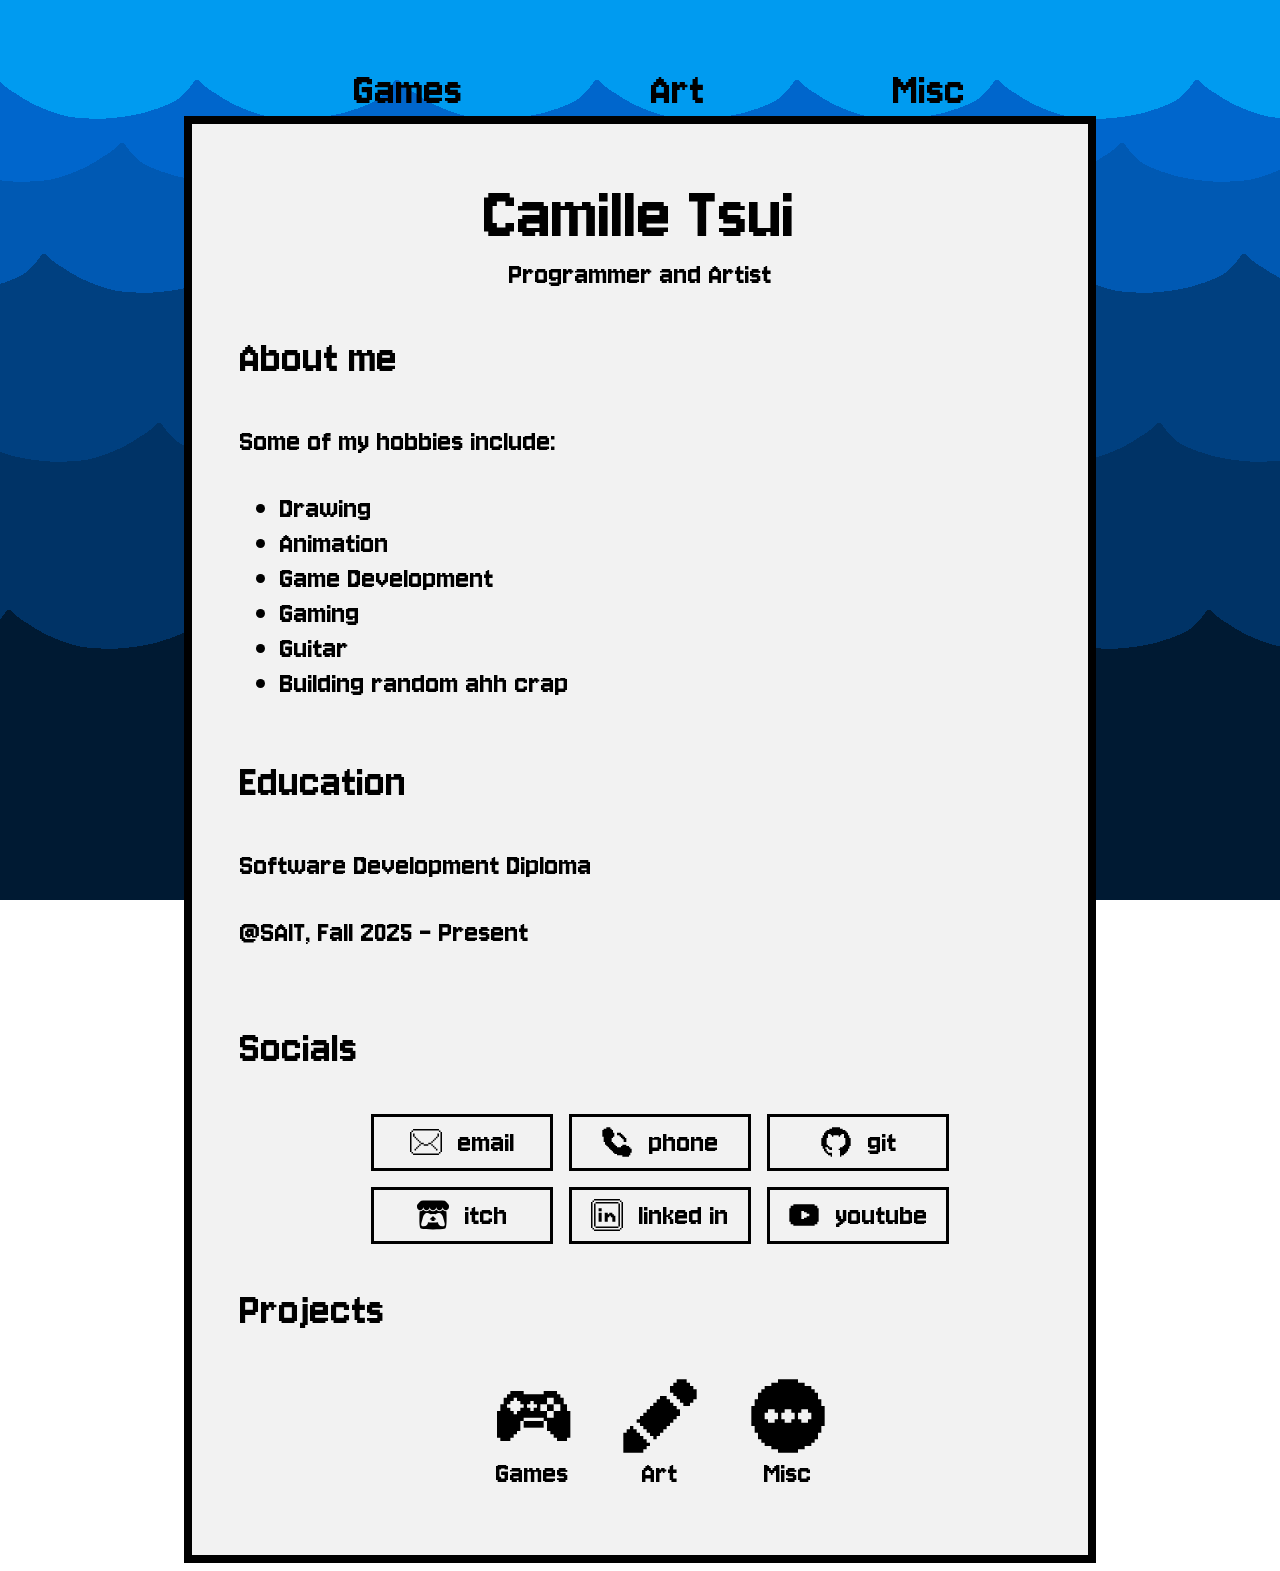
==== pages/index.html @ 88005c5d "create temporary pages" ====
<!DOCTYPE html>
<html lang="en">
<head>
    <meta charset="UTF-8">
    <meta name="viewport" content="width=device-width, initial-scale=1.0">
    <title>Camille Tsui Home</title>
    <link rel="stylesheet" href="../styles/styles.css">
    <script src="../scripts/scripts.js" defer></script>

    <link rel="preconnect" href="https://fonts.googleapis.com">
    <link rel="preconnect" href="https://fonts.gstatic.com" crossorigin>
    <link href="https://fonts.googleapis.com/css2?family=Jersey+10&family=Pixelify+Sans:wght@400..700&display=swap" rel="stylesheet">
</head>
<body>
    <header>
        <nav>
            <!--Logo, navbar-->
            <ul>
                <li id="games-button">Games</li>
                <li id="art-button">Art</li>
                <li id="misc-button">Misc</li>
            </ul>
        </nav>
    </header>
    <main>
        <h1>Camille Tsui</h1>
        <p id="job-title">Programmer and Artist</p> <!--description of self-->

        <section class="about-me">
            <h2>About me</h2>
            <p><!--Combining creativity with technology is what I'm about. <br> -->
                Some of my hobbies include:
            </p>
            <ul>
                <li>Drawing</li>
                <li>Animation</li>
                <li>Game Development</li>
                <li>Gaming</li>
                <li>Guitar</li>
                <li>Building random ahh crap</li>
            </ul>
        </section>

        <section>
            <h2>Education</h2>
            <h3>Software Development Diploma</h3>
            <p>@SAIT, Fall 2025 - Present</p>
        </section>

        <section class="socials">
            <h2>Socials</h2>
            <ul>
                <li id="email">
                    <svg xmlns="http://www.w3.org/2000/svg" width="32" height="32" viewBox="0 0 32 32"><path fill="currentColor" d="M30.47 6.1H32v19.8h-1.53Zm-1.52 19.8h1.52v1.53h-1.52Zm0-21.33h1.52V6.1h-1.52Zm-1.52 3.05h1.52v3.05h-1.52ZM3.05 27.43h25.9v1.52H3.05Zm22.85-4.57h1.53v1.52H25.9Zm0-12.19h1.53v1.52H25.9Zm-1.52 10.66h1.52v1.53h-1.52Zm0-9.14h1.52v1.52h-1.52Zm-1.53 7.62h1.53v1.52h-1.53Zm0-6.1h1.53v1.53h-1.53Zm-1.52 4.58h1.52v1.52h-1.52Zm0-3.05h1.52v1.52h-1.52Zm-3.05 1.52h3.05v1.53h-3.05Zm-4.57 1.53h4.57v1.52h-4.57Zm-3.05-1.53h3.05v1.53h-3.05Zm-1.52 1.53h1.52v1.52H9.14Zm0-3.05h1.52v1.52H9.14Zm-1.52 4.57h1.52v1.52H7.62Zm0-6.1h1.52v1.53H7.62Zm-1.53 7.62h1.53v1.53H6.09Zm0-9.14h1.53v1.52H6.09ZM4.57 22.86h1.52v1.52H4.57Zm0-12.19h1.52v1.52H4.57ZM3.05 3.05h25.9v1.52H3.05Zm0 4.57h1.52v3.05H3.05ZM1.52 25.9h1.53v1.53H1.52Zm0-21.33h1.53V6.1H1.52ZM0 6.1h1.52v19.8H0Z"/></svg>
                    email
                </li>
                <li id="phone">
                    <svg xmlns="http://www.w3.org/2000/svg"  viewBox="0 0 24 24"><path fill="currentColor" d="M12 7V5h3v1h1v1h1v1h1v1h1v3h-2v-2h-1V9h-1V8h-1V7z"/><path fill="currentColor" d="M23 17v3h-1v2h-1v1h-5v-1h-4v-1h-2v-1H9v-1H8v-1H7v-1H6v-1H5v-1H4v-1H3v-2H2V8H1V3h1V2h2V1h3v1h1v1h1v2h1v3H9v1H8v3h1v1h1v1h1v1h1v1h3v-1h1v-1h3v1h2v1h1v1z"/></svg>
                    phone
                </li>
                <li id="github">
                    <svg xmlns="http://www.w3.org/2000/svg"  viewBox="0 0 24 24"><path fill="currentColor" d="M23 [base64]"/></svg>
                    <!-- <svg xmlns="http://www.w3.org/2000/svg" width="24" height="24" viewBox="0 0 24 24"><path fill="currentColor" d="M12 .297c-6.63 0-12 5.373-12 12c0 5.303 3.438 9.8 8.205 11.385c.6.113.82-.258.82-.577c0-.285-.01-1.04-.015-2.04c-3.338.724-4.042-1.61-4.042-1.61C4.422 18.07 3.633 17.7 3.633 17.7c-1.087-.744.084-.729.084-.729c1.205.084 1.838 1.236 1.838 1.236c1.07 1.835 2.809 1.305 3.495.998c.108-.776.417-1.305.76-1.605c-2.665-.3-5.466-1.332-5.466-5.93c0-1.31.465-2.38 1.235-3.22c-.135-.303-.54-1.523.105-3.176c0 0 1.005-.322 3.3 1.23c.96-.267 1.98-.399 3-.405c1.02.006 2.04.138 3 .405c2.28-1.552 3.285-1.23 3.285-1.23c.645 1.653.24 2.873.12 3.176c.765.84 1.23 1.91 1.23 3.22c0 4.61-2.805 5.625-5.475 5.92c.42.36.81 1.096.81 2.22c0 1.606-.015 2.896-.015 3.286c0 .315.21.69.825.57C20.565 22.092 24 17.592 24 12.297c0-6.627-5.373-12-12-12"/></svg> -->
                    git
                </li>
                <li id="itch.io">
                    <svg xmlns="http://www.w3.org/2000/svg"  viewBox="0 0 24 24"><path fill="currentColor" d="M3.13 1.338C2.08 1.96.02 4.328 0 4.95v1.03c0 1.303 1.22 2.45 2.325 2.45c1.33 0 2.436-1.102 2.436-2.41c0 1.308 1.07 2.41 2.4 2.41c1.328 0 2.362-1.102 2.362-2.41c0 1.308 1.137 2.41 2.466 2.41h.024c1.33 0 2.466-1.102 2.466-2.41c0 1.308 1.034 2.41 2.363 2.41c1.33 0 2.4-1.102 2.4-2.41c0 1.308 1.106 2.41 2.435 2.41C22.78 8.43 24 7.282 24 5.98V4.95c-.02-.62-2.082-2.99-3.13-3.612c-3.253-.114-5.508-.134-8.87-.133c-3.362 0-7.945.053-8.87.133m6.376 6.477a2.7 2.7 0 0 1-.468.602c-.5.49-1.19.795-1.947.795a2.8 2.8 0 0 1-1.95-.795a2.6 2.6 0 0 1-.446-.59a2.8 2.8 0 0 1-.486.59a2.8 2.8 0 0 1-1.95.795a.8.8 0 0 1-.264-.052a40 40 0 0 0-.168 2.95v.005l-.006 1.167c.02 2.334-.23 7.564 1.03 8.85c1.952.454 5.545.662 9.15.663c3.605 0 7.198-.21 9.15-.664c1.26-1.284 1.01-6.514 1.03-8.848l-.006-1.167v-.004a40 40 0 0 0-.168-2.95a.9.9 0 0 1-.263.052a2.8 2.8 0 0 1-1.95-.795a2.7 2.7 0 0 1-.486-.59c-.127.22-.265.412-.447.59a2.8 2.8 0 0 1-1.95.794c-.76 0-1.446-.303-1.948-.793a2.7 2.7 0 0 1-.468-.602a2.7 2.7 0 0 1-.463.602a2.8 2.8 0 0 1-1.95.794h-.16a2.8 2.8 0 0 1-1.95-.793a2.7 2.7 0 0 1-.464-.602zm-2.004 2.59v.002c.795.002 1.5 0 2.373.953A20 20 0 0 1 12 11.253c.72 0 1.438.035 2.125.107c.873-.953 1.578-.95 2.372-.953c.376 0 1.876 0 2.92 2.934l1.123 4.028c.832 2.995-.266 3.068-1.636 3.07c-2.03-.075-3.156-1.55-3.156-3.025c-1.124.184-2.436.276-3.748.277c-1.312 0-2.624-.093-3.748-.277c0 1.475-1.125 2.95-3.156 3.026c-1.37-.004-2.468-.077-1.636-3.072l1.122-4.027c1.045-2.934 2.545-2.934 2.92-2.934zM12 12.714c-.002.002-2.14 1.964-2.523 2.662l1.4-.056v1.22c0 .056.56.033 1.123.007c.562.026 1.124.05 1.124-.008v-1.22l1.4.055C14.138 14.677 12 12.713 12 12.713z"/></svg>
                    itch
                </li>
                <li id="linked-in">
                    <svg xmlns="http://www.w3.org/2000/svg" viewBox="0 0 32 32"><path fill="currentColor" d="M30.47 3.05H32v25.9h-1.53Zm-1.52 25.9h1.52v1.53h-1.52Zm0-27.43h1.52v1.53h-1.52Zm-1.53 3.05h1.53v22.86h-1.53ZM3.04 30.48h25.91V32H3.04Zm1.53-3.05h22.85v1.52H4.57Zm18.28-12.19h-1.52v-1.53h-3.05v1.53h-1.52v-1.53h-3.05v9.15h3.05v-4.57h1.52v-1.53h1.53v1.53h1.52v4.57h3.05v-6.1h-1.53zM7.61 13.71h3.05v9.15H7.61Zm0-4.57h3.05v3.05H7.61ZM4.57 3.05h22.85v1.52H4.57ZM3.04 0h25.91v1.52H3.04Zm0 4.57h1.53v22.86H3.04ZM1.52 28.95h1.52v1.53H1.52Zm0-27.43h1.52v1.53H1.52ZM0 3.05h1.52v25.9H0Z"/></svg>
                    linked in
                </li>
                <li id="youtube">
                    <svg xmlns="http://www.w3.org/2000/svg"  viewBox="0 0 24 24"><path fill="currentColor" d="M22 7V5h-2V4H4v1H2v2H1v10h1v2h2v1h16v-1h2v-2h1V7zm-10 8h-2V9h2v1h2v1h2v2h-2v1h-2z"/></svg>
                   <!-- <svg xmlns="http://www.w3.org/2000/svg" width="24" height="24" viewBox="0 0 24 24"><path fill="currentColor" d="M23.498 6.186a3.02 3.02 0 0 0-2.122-2.136C19.505 3.545 12 3.545 12 3.545s-7.505 0-9.377.505A3.02 3.02 0 0 0 .502 6.186C0 8.07 0 12 0 12s0 3.93.502 5.814a3.02 3.02 0 0 0 2.122 2.136c1.871.505 9.376.505 9.376.505s7.505 0 9.377-.505a3.02 3.02 0 0 0 2.122-2.136C24 15.93 24 12 24 12s0-3.93-.502-5.814M9.545 15.568V8.432L15.818 12z"/></svg> -->
                    youtube
                </li>
            </ul>
        </section>

        <section class="projects">
            <h2>Projects</h2>
            <!--Add project cards-->
            <ul>
                <li id="games-button">
                    <svg xmlns="http://www.w3.org/2000/svg"  viewBox="0 0 24 24"><path fill="currentColor" d="M15.503 13.502H9.502v2h6.001z"/><path fill="currentColor" d="M22.505 10.501v-2h-1v-2h-1v-1h-1V4.5h-4.002v1H9.502v-1H5.5v1h-1v1h-1v2h-1v2.001h-1v8.002h1v1h3v-1h1.001v-1h1v-1h1v-3.001h1v-1h6.002v1h1v3h1v1.001h1v1h1.001v1h3v-1h1.001v-8.002zm-17.004-2v-1h1v-1h1v1h1v1h1v1h-1v1h-1v1h-1v-1h-1v-1h-1v-1zm8.002 1h-1v1h-1v-1h-1.001v-1h1v-1h1v1h1zm7.001 1h-2v2h-2v-2h-2.001v-2h2v-2h2v2h2.001z"/><path fill="currentColor" d="M18.504 8.501h-2v2h2z"/></svg>
                    Games
                </li>
                <li id="art-button">
                    <svg xmlns="http://www.w3.org/2000/svg" viewBox="0 0 24 24"><path fill="currentColor" d="M8 [base64]"/></svg>
                    Art
                </li>
                <li id="misc-button">
                    <svg xmlns="http://www.w3.org/2000/svg"  viewBox="0 0 24 24"><path fill="currentColor" d="M22 9V7h-1V5h-1V4h-1V3h-2V2h-2V1H9v1H7v1H5v1H4v1H3v2H2v2H1v6h1v2h1v2h1v1h1v1h2v1h2v1h6v-1h2v-1h2v-1h1v-1h1v-2h1v-2h1V9zm-9 1v1h1v2h-1v1h-2v-1h-1v-2h1v-1zm-8 1h1v-1h2v1h1v2H8v1H6v-1H5zm14 2h-1v1h-2v-1h-1v-2h1v-1h2v1h1z"/></svg>
                    Misc
                </li>
            </ul>
        </section>
    </main>
</body>
</html>
---- styles/styles.css ----
:root {
    --max-content-width: 800px;
    --background-colour:#f2f2f2;
    --button-colour: rgb(231, 106, 3);
}

main {
    display: flex;
    flex-direction: column;
    margin-inline: auto;
    max-width: var(--max-content-width);
    padding: 3rem;

    border:0.5rem, solid, black;
    background-color: var(--background-colour);
}

body {
    /*background*/
    background-image: url("../images/water-bg.png");
    background-attachment: fixed;
}

/* fonts - fix later*/
h1, h2, h3, p, li {
    font-family: "Jersey 10", sans-serif;
    font-weight: 400;
    font-style: normal;
}

h1 {
    font-size: 5rem;
    margin: auto;
}

h2 {
    font-size: 3rem;
}

p, li, h3{
    font-size: 2rem;
}

/*nav- bar*/
header ul {
    display: flex;
    flex-direction: row;
    justify-content:space-around;
    max-width: var(--max-content-width);
    margin: auto;
    margin-top: 4rem;
}
header li {
    font-size: 3rem;
    list-style: none;
}

header li:hover {
    -webkit-text-stroke: 1px white;
    transform: scale(1.2);
    cursor:pointer;
}
/*
p, li {
    font-family: "Pixelify Sans", sans-serif;
    font-optical-sizing: auto;

}
    */

/*Main page stuff*/

#job-title {
    margin: auto;
}

/* socials stuff */
.socials li {
    min-width: 10rem;
    border:solid;
    display: flex;
    justify-content: center;
    align-items: center;
    gap: 1rem;
    padding: 0.5rem;
}

.socials svg {
    height:2rem;
}

.socials ul{
    display: flex;
    flex-wrap: wrap;
    justify-content: center;
    margin: auto;
    gap:1rem;
    max-width: 600px;
}

.socials li:hover {
    background-color: white;
    cursor:pointer;
    transform: scale(1.1);
    color: var(--button-colour);
}

/* projects */

.projects li {
    display: flex;
    flex-direction: column;
    align-items: center;
}

.projects svg {
    height: 5rem;
}
.projects ul {
    display: flex;
    flex-wrap: wrap;
    gap: 3rem;
    justify-content: center;
}

.projects li:hover {
    transform: scale(1.1);
    cursor:pointer;
    color: var(--button-colour);
    text-decoration: underline;
}
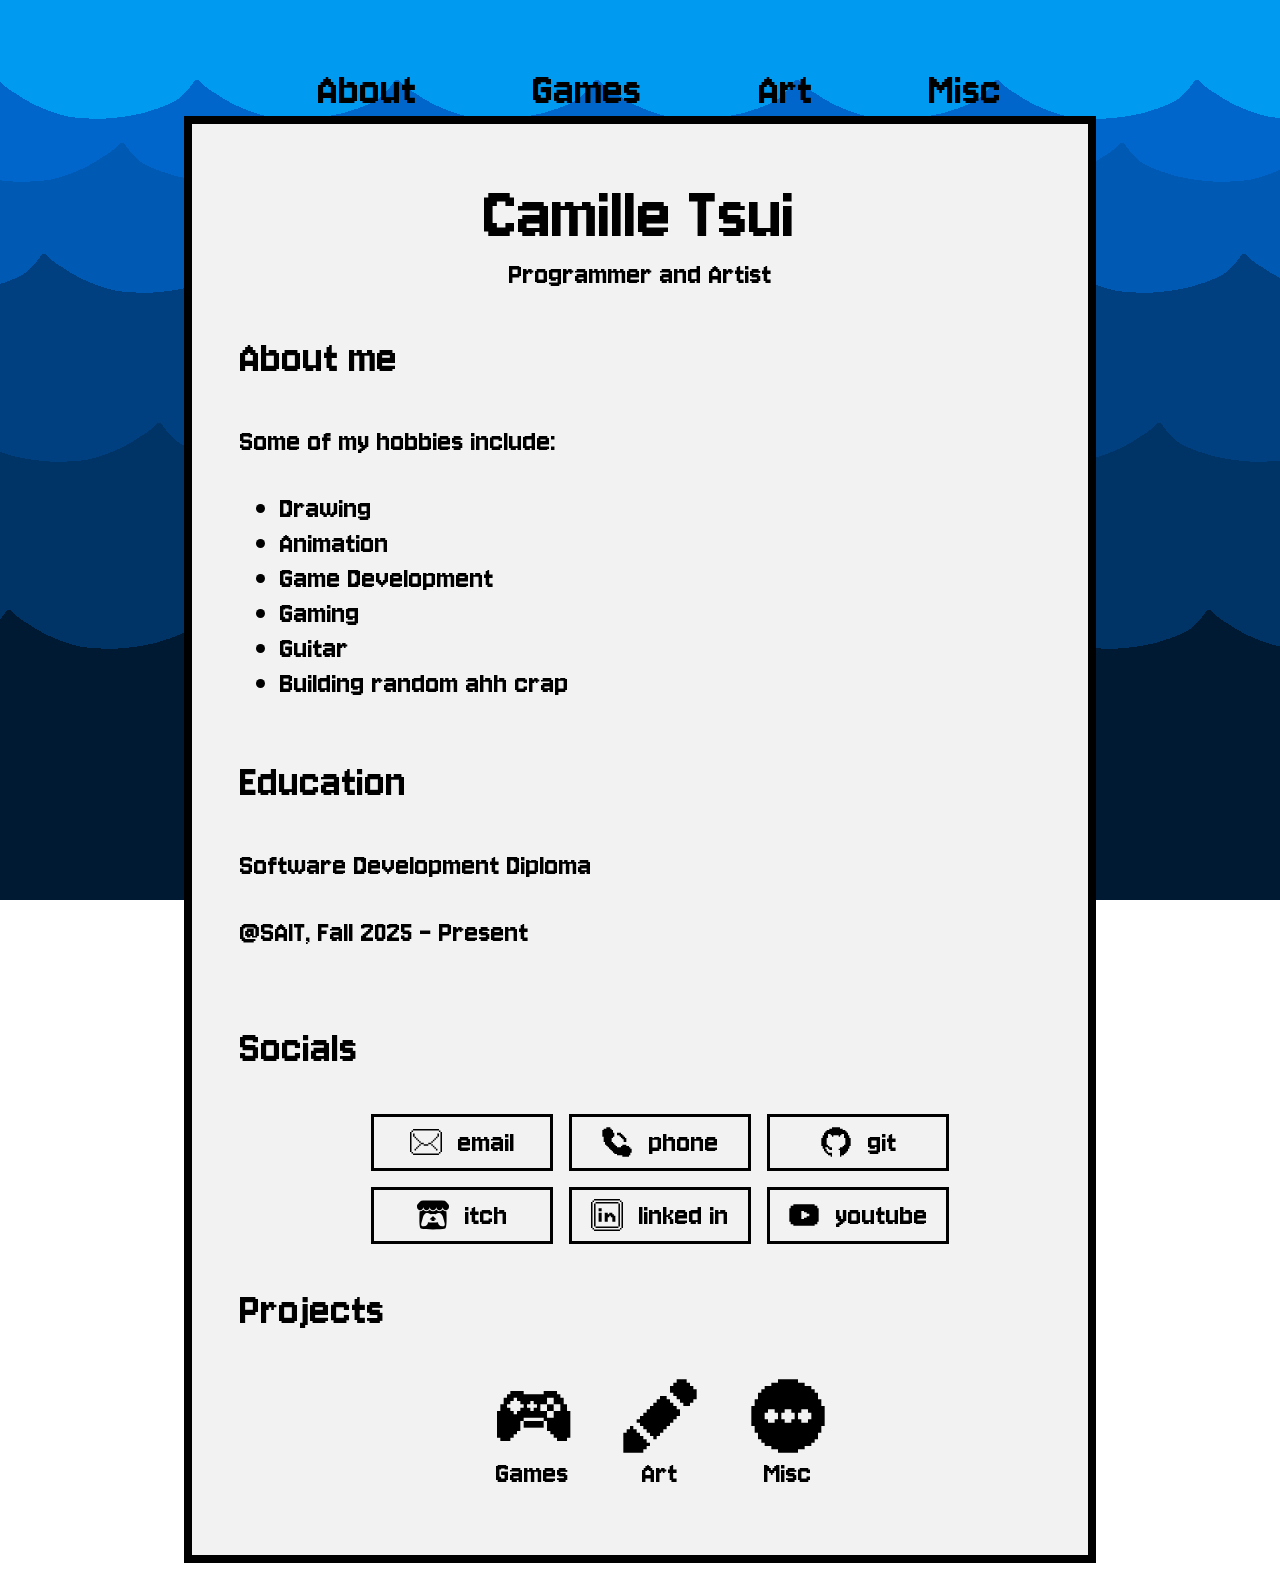
==== commit 8225c623: "Made navbar reusable" ====
--- a/pages/index.html
+++ b/pages/index.html
@@ -13,14 +13,7 @@
 </head>
 <body>
     <header>
-        <nav>
-            <!--Logo, navbar-->
-            <ul>
-                <li id="games-button">Games</li>
-                <li id="art-button">Art</li>
-                <li id="misc-button">Misc</li>
-            </ul>
-        </nav>
+        <div id="navbar"></div>
     </header>
     <main>
         <h1>Camille Tsui</h1>
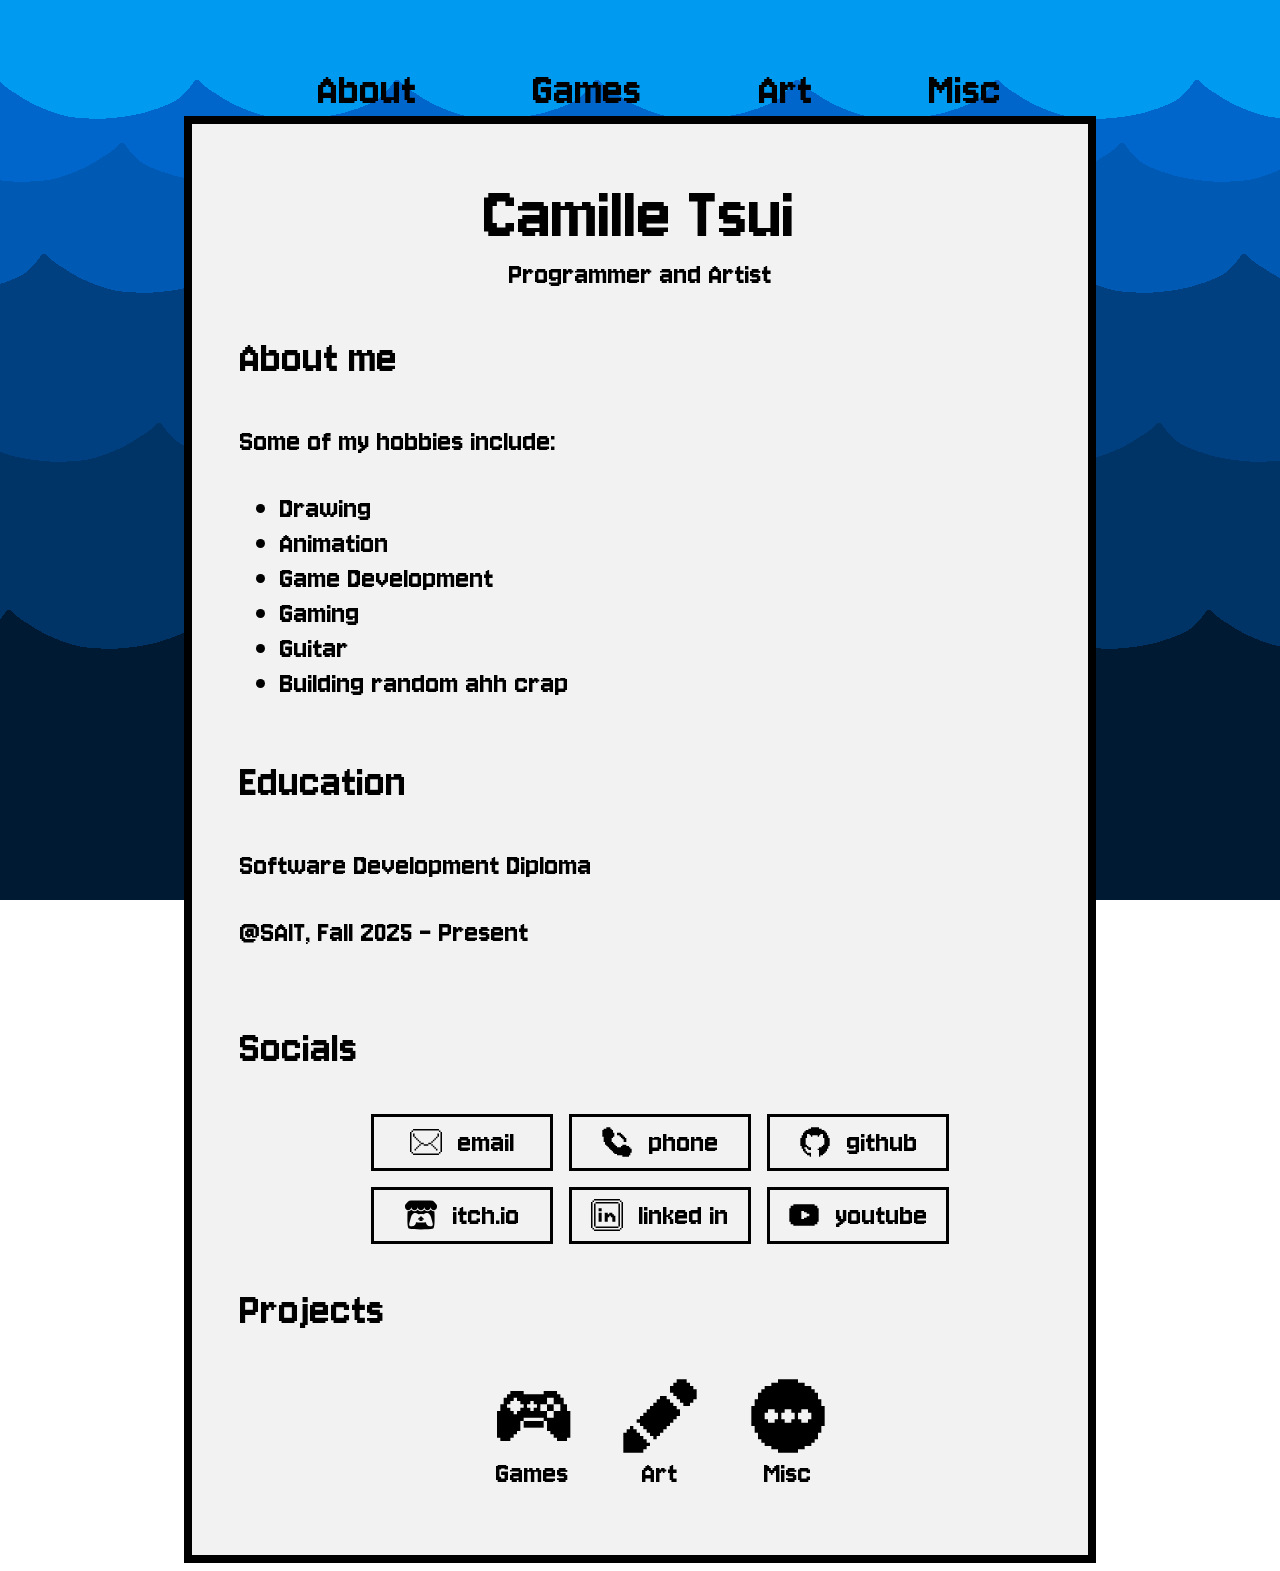
==== commit ade22051: "Add game card prototype" ====
--- a/pages/index.html
+++ b/pages/index.html
@@ -54,11 +54,11 @@
                 <li id="github">
                     <svg xmlns="http://www.w3.org/2000/svg"  viewBox="0 0 24 24"><path fill="currentColor" d="M23 [base64]"/></svg>
                     <!-- <svg xmlns="http://www.w3.org/2000/svg" width="24" height="24" viewBox="0 0 24 24"><path fill="currentColor" d="M12 .297c-6.63 0-12 5.373-12 12c0 5.303 3.438 9.8 8.205 11.385c.6.113.82-.258.82-.577c0-.285-.01-1.04-.015-2.04c-3.338.724-4.042-1.61-4.042-1.61C4.422 18.07 3.633 17.7 3.633 17.7c-1.087-.744.084-.729.084-.729c1.205.084 1.838 1.236 1.838 1.236c1.07 1.835 2.809 1.305 3.495.998c.108-.776.417-1.305.76-1.605c-2.665-.3-5.466-1.332-5.466-5.93c0-1.31.465-2.38 1.235-3.22c-.135-.303-.54-1.523.105-3.176c0 0 1.005-.322 3.3 1.23c.96-.267 1.98-.399 3-.405c1.02.006 2.04.138 3 .405c2.28-1.552 3.285-1.23 3.285-1.23c.645 1.653.24 2.873.12 3.176c.765.84 1.23 1.91 1.23 3.22c0 4.61-2.805 5.625-5.475 5.92c.42.36.81 1.096.81 2.22c0 1.606-.015 2.896-.015 3.286c0 .315.21.69.825.57C20.565 22.092 24 17.592 24 12.297c0-6.627-5.373-12-12-12"/></svg> -->
-                    git
+                    github
                 </li>
                 <li id="itch.io">
                     <svg xmlns="http://www.w3.org/2000/svg"  viewBox="0 0 24 24"><path fill="currentColor" d="M3.13 1.338C2.08 1.96.02 4.328 0 4.95v1.03c0 1.303 1.22 2.45 2.325 2.45c1.33 0 2.436-1.102 2.436-2.41c0 1.308 1.07 2.41 2.4 2.41c1.328 0 2.362-1.102 2.362-2.41c0 1.308 1.137 2.41 2.466 2.41h.024c1.33 0 2.466-1.102 2.466-2.41c0 1.308 1.034 2.41 2.363 2.41c1.33 0 2.4-1.102 2.4-2.41c0 1.308 1.106 2.41 2.435 2.41C22.78 8.43 24 7.282 24 5.98V4.95c-.02-.62-2.082-2.99-3.13-3.612c-3.253-.114-5.508-.134-8.87-.133c-3.362 0-7.945.053-8.87.133m6.376 6.477a2.7 2.7 0 0 1-.468.602c-.5.49-1.19.795-1.947.795a2.8 2.8 0 0 1-1.95-.795a2.6 2.6 0 0 1-.446-.59a2.8 2.8 0 0 1-.486.59a2.8 2.8 0 0 1-1.95.795a.8.8 0 0 1-.264-.052a40 40 0 0 0-.168 2.95v.005l-.006 1.167c.02 2.334-.23 7.564 1.03 8.85c1.952.454 5.545.662 9.15.663c3.605 0 7.198-.21 9.15-.664c1.26-1.284 1.01-6.514 1.03-8.848l-.006-1.167v-.004a40 40 0 0 0-.168-2.95a.9.9 0 0 1-.263.052a2.8 2.8 0 0 1-1.95-.795a2.7 2.7 0 0 1-.486-.59c-.127.22-.265.412-.447.59a2.8 2.8 0 0 1-1.95.794c-.76 0-1.446-.303-1.948-.793a2.7 2.7 0 0 1-.468-.602a2.7 2.7 0 0 1-.463.602a2.8 2.8 0 0 1-1.95.794h-.16a2.8 2.8 0 0 1-1.95-.793a2.7 2.7 0 0 1-.464-.602zm-2.004 2.59v.002c.795.002 1.5 0 2.373.953A20 20 0 0 1 12 11.253c.72 0 1.438.035 2.125.107c.873-.953 1.578-.95 2.372-.953c.376 0 1.876 0 2.92 2.934l1.123 4.028c.832 2.995-.266 3.068-1.636 3.07c-2.03-.075-3.156-1.55-3.156-3.025c-1.124.184-2.436.276-3.748.277c-1.312 0-2.624-.093-3.748-.277c0 1.475-1.125 2.95-3.156 3.026c-1.37-.004-2.468-.077-1.636-3.072l1.122-4.027c1.045-2.934 2.545-2.934 2.92-2.934zM12 12.714c-.002.002-2.14 1.964-2.523 2.662l1.4-.056v1.22c0 .056.56.033 1.123.007c.562.026 1.124.05 1.124-.008v-1.22l1.4.055C14.138 14.677 12 12.713 12 12.713z"/></svg>
-                    itch
+                    itch.io
                 </li>
                 <li id="linked-in">
                     <svg xmlns="http://www.w3.org/2000/svg" viewBox="0 0 32 32"><path fill="currentColor" d="M30.47 3.05H32v25.9h-1.53Zm-1.52 25.9h1.52v1.53h-1.52Zm0-27.43h1.52v1.53h-1.52Zm-1.53 3.05h1.53v22.86h-1.53ZM3.04 30.48h25.91V32H3.04Zm1.53-3.05h22.85v1.52H4.57Zm18.28-12.19h-1.52v-1.53h-3.05v1.53h-1.52v-1.53h-3.05v9.15h3.05v-4.57h1.52v-1.53h1.53v1.53h1.52v4.57h3.05v-6.1h-1.53zM7.61 13.71h3.05v9.15H7.61Zm0-4.57h3.05v3.05H7.61ZM4.57 3.05h22.85v1.52H4.57ZM3.04 0h25.91v1.52H3.04Zm0 4.57h1.53v22.86H3.04ZM1.52 28.95h1.52v1.53H1.52Zm0-27.43h1.52v1.53H1.52ZM0 3.05h1.52v25.9H0Z"/></svg>
--- a/styles/styles.css
+++ b/styles/styles.css
@@ -129,3 +129,50 @@
     color: var(--button-colour);
     text-decoration: underline;
 }
+
+
+
+/*Games page*/
+.g-cards {
+    display: flex;
+    flex-wrap: wrap;
+    justify-content: center;
+    gap:2rem;
+}
+.game-card {
+    display: flex;
+    flex-direction: column;
+    width: 22rem;
+
+    border: solid;
+}
+
+.game-title {
+    margin:auto;
+    font-size: 2rem;
+    padding: 1rem;
+}
+
+.game-date {
+    font-size: 1rem;
+    margin: auto;
+}
+
+.game-card p {
+    padding-inline: 1rem;
+    font-size: 1rem;
+}
+
+.game-tags {
+    display: flex;
+    flex-wrap: wrap;
+    gap: 2rem;
+}
+.game-tags li{
+    font-size: 1rem;
+}
+
+.game-card:hover {
+    transform: scale(1.1);
+    cursor: pointer;
+}
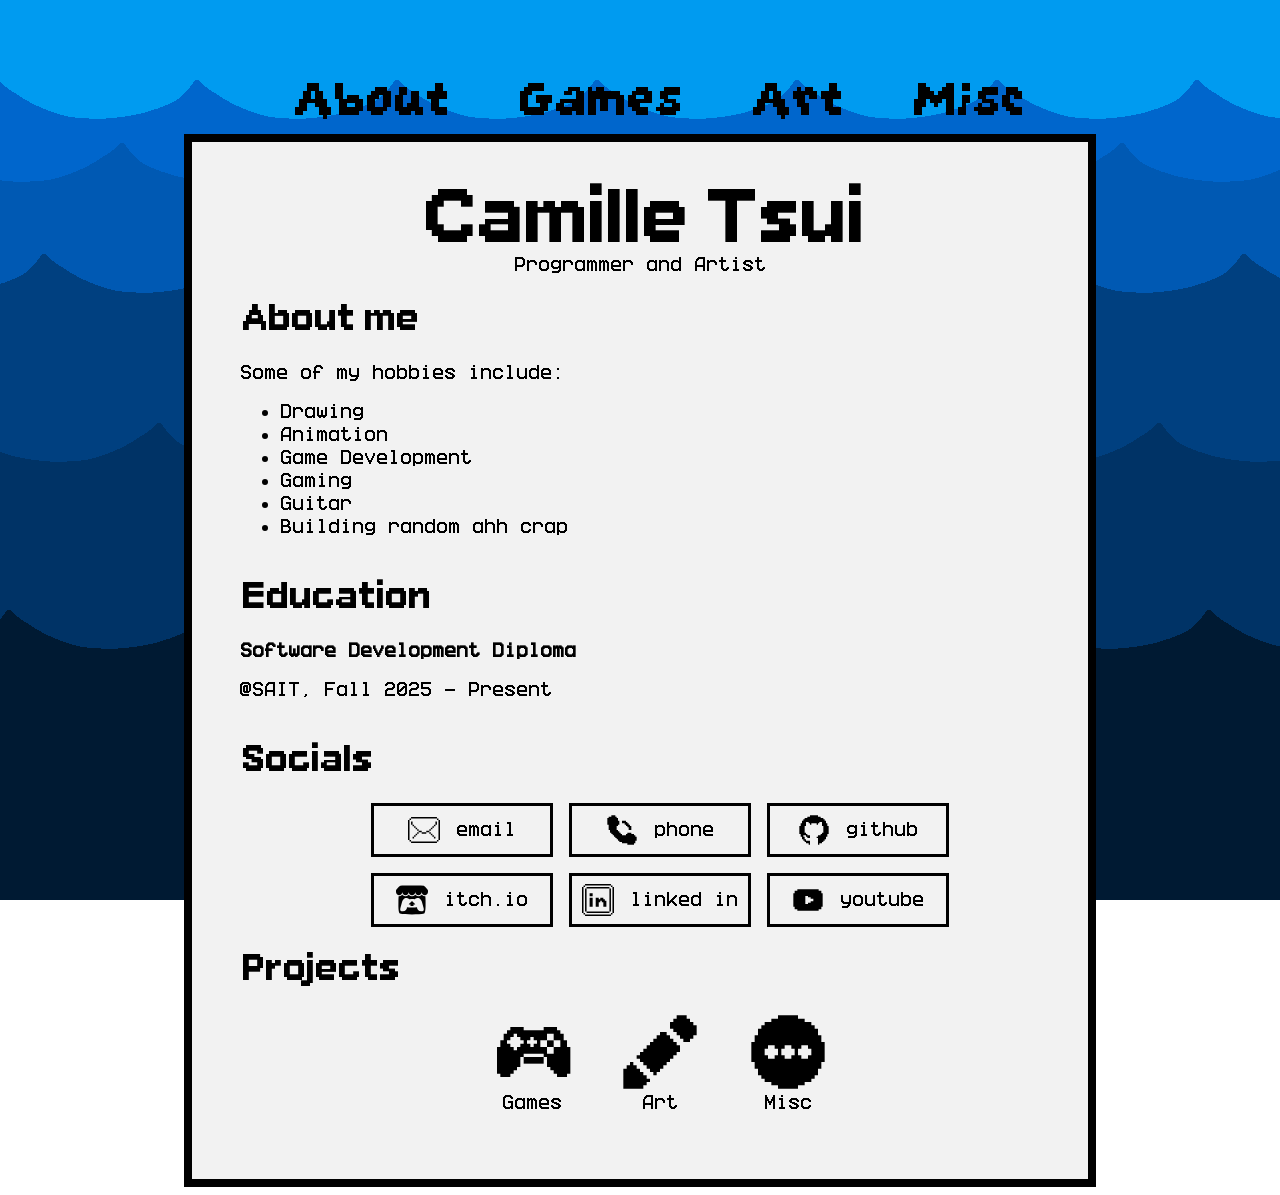
==== commit b4d16238: "Add and change some fonts" ====
--- a/pages/index.html
+++ b/pages/index.html
@@ -6,10 +6,7 @@
     <title>Camille Tsui Home</title>
     <link rel="stylesheet" href="../styles/styles.css">
     <script src="../scripts/scripts.js" defer></script>
-
-    <link rel="preconnect" href="https://fonts.googleapis.com">
-    <link rel="preconnect" href="https://fonts.gstatic.com" crossorigin>
-    <link href="https://fonts.googleapis.com/css2?family=Jersey+10&family=Pixelify+Sans:wght@400..700&display=swap" rel="stylesheet">
+    <script src="../scripts/index-script.js" defer></script>
 </head>
 <body>
     <header>
--- a/styles/styles.css
+++ b/styles/styles.css
@@ -4,6 +4,36 @@
     --button-colour: rgb(231, 106, 3);
 }
 
+@font-face {
+    font-family: pixellari;
+    src: url(../fonts/Pixellari.ttf);
+}
+
+@font-face {
+    font-family: easvhs;
+    src:url(../fonts/easvhs.ttf)
+}
+
+@font-face {
+    font-family: openMine;
+    src: url(../fonts/OpenMine.ttf);
+}
+
+@font-face {
+    font-family: betterVCR;
+    src: url(../fonts/BetterVCR\ 25.09.ttf);
+}
+
+@font-face {
+    font-family: grapeSoda;
+    src: url(../fonts/GrapeSoda.ttf);
+}
+
+@font-face {
+    font-family: arw;
+    src: url(../fonts/ari-w9500-display.ttf);
+}
+
 main {
     display: flex;
     flex-direction: column;
@@ -23,24 +53,22 @@
 
 /* fonts - fix later*/
 h1, h2, h3, p, li {
-    font-family: "Jersey 10", sans-serif;
-    font-weight: 400;
-    font-style: normal;
+    font-family: arw;
 }
 
 h1 {
-    font-size: 5rem;
+    font-size: 4rem;
     margin: auto;
 }
 
 h2 {
-    font-size: 3rem;
-}
-
-p, li, h3{
     font-size: 2rem;
 }
 
+p, li, h3 {
+    font-family: betterVCR;
+    font-size: 1rem;
+}
 /*nav- bar*/
 header ul {
     display: flex;
@@ -51,7 +79,8 @@
     margin-top: 4rem;
 }
 header li {
-    font-size: 3rem;
+    font-family: grapeSoda;
+    font-size: 4rem;
     list-style: none;
 }
 
@@ -60,13 +89,8 @@
     transform: scale(1.2);
     cursor:pointer;
 }
-/*
-p, li {
-    font-family: "Pixelify Sans", sans-serif;
-    font-optical-sizing: auto;
-
-}
-    */
+
+
 
 /*Main page stuff*/
 
@@ -133,7 +157,7 @@
 
 
 /*Games page*/
-.g-cards {
+#games-container {
     display: flex;
     flex-wrap: wrap;
     justify-content: center;
@@ -175,4 +199,5 @@
 .game-card:hover {
     transform: scale(1.1);
     cursor: pointer;
+    background-color: white;
 }
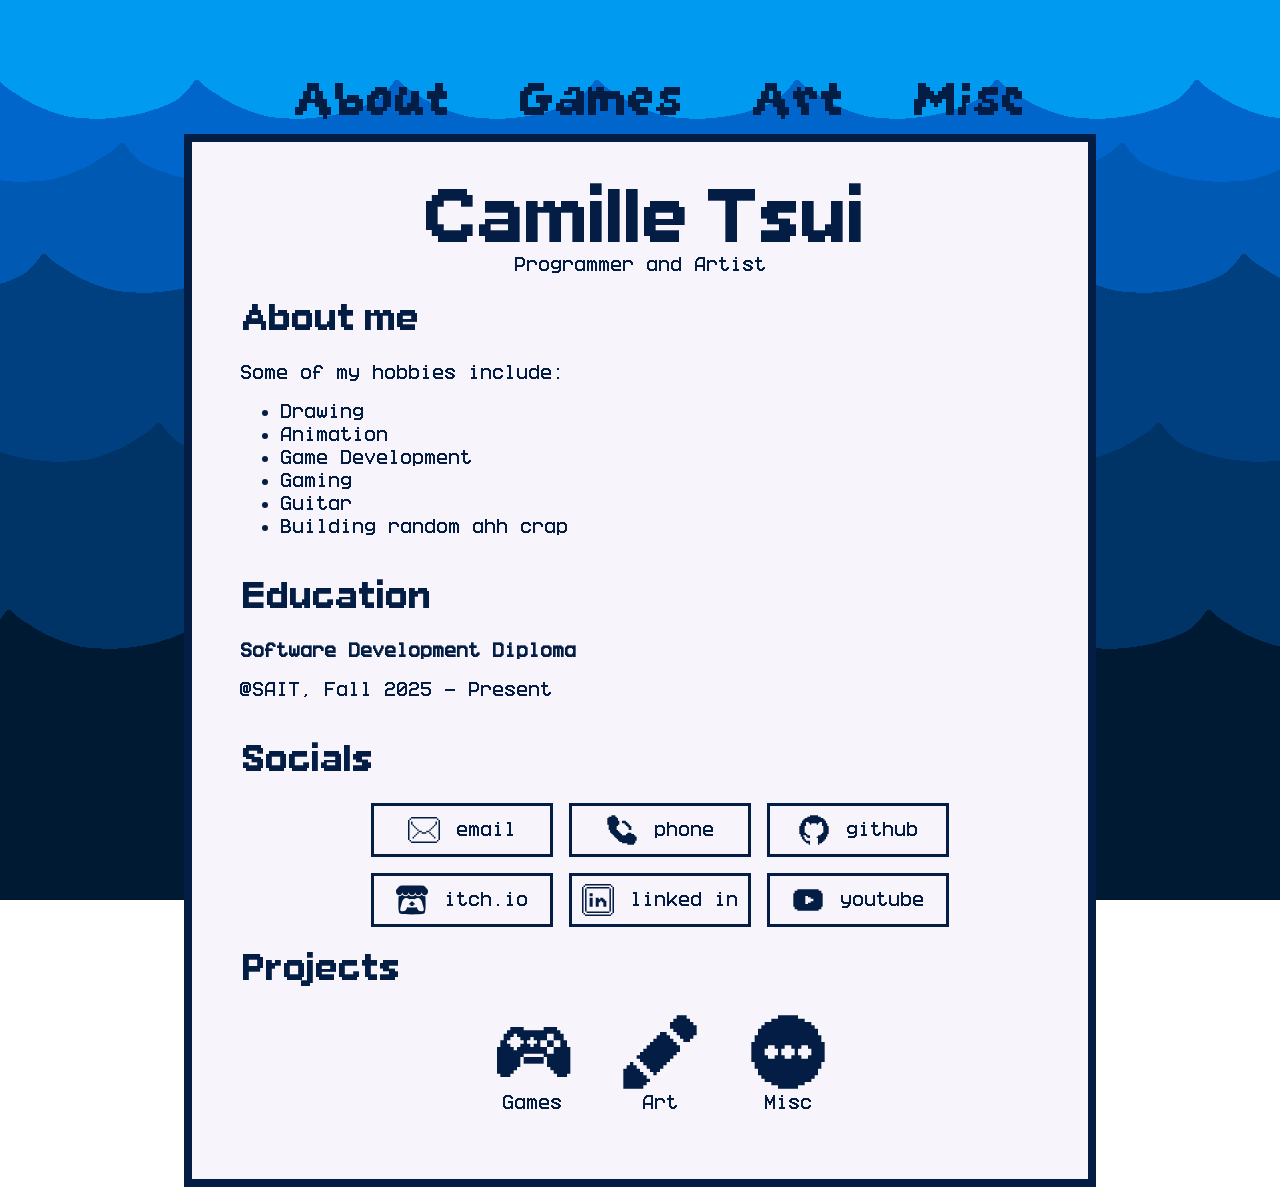
==== commit 410902a9: "Made it so that it can auto generate game page based on data" ====
--- a/pages/index.html
+++ b/pages/index.html
@@ -73,15 +73,15 @@
             <h2>Projects</h2>
             <!--Add project cards-->
             <ul>
-                <li id="games-button">
+                <li id="games">
                     <svg xmlns="http://www.w3.org/2000/svg"  viewBox="0 0 24 24"><path fill="currentColor" d="M15.503 13.502H9.502v2h6.001z"/><path fill="currentColor" d="M22.505 10.501v-2h-1v-2h-1v-1h-1V4.5h-4.002v1H9.502v-1H5.5v1h-1v1h-1v2h-1v2.001h-1v8.002h1v1h3v-1h1.001v-1h1v-1h1v-3.001h1v-1h6.002v1h1v3h1v1.001h1v1h1.001v1h3v-1h1.001v-8.002zm-17.004-2v-1h1v-1h1v1h1v1h1v1h-1v1h-1v1h-1v-1h-1v-1h-1v-1zm8.002 1h-1v1h-1v-1h-1.001v-1h1v-1h1v1h1zm7.001 1h-2v2h-2v-2h-2.001v-2h2v-2h2v2h2.001z"/><path fill="currentColor" d="M18.504 8.501h-2v2h2z"/></svg>
                     Games
                 </li>
-                <li id="art-button">
+                <li id="art">
                     <svg xmlns="http://www.w3.org/2000/svg" viewBox="0 0 24 24"><path fill="currentColor" d="M8 [base64]"/></svg>
                     Art
                 </li>
-                <li id="misc-button">
+                <li id="misc">
                     <svg xmlns="http://www.w3.org/2000/svg"  viewBox="0 0 24 24"><path fill="currentColor" d="M22 9V7h-1V5h-1V4h-1V3h-2V2h-2V1H9v1H7v1H5v1H4v1H3v2H2v2H1v6h1v2h1v2h1v1h1v1h2v1h2v1h6v-1h2v-1h2v-1h1v-1h1v-2h1v-2h1V9zm-9 1v1h1v2h-1v1h-2v-1h-1v-2h1v-1zm-8 1h1v-1h2v1h1v2H8v1H6v-1H5zm14 2h-1v1h-2v-1h-1v-2h1v-1h2v1h1z"/></svg>
                     Misc
                 </li>
--- a/styles/styles.css
+++ b/styles/styles.css
@@ -1,7 +1,9 @@
 :root {
     --max-content-width: 800px;
-    --background-colour:#f2f2f2;
-    --button-colour: rgb(231, 106, 3);
+    --background-colour:#F7F5FB;
+    --primary-colour: #031D44;
+    --secondary-colour:#084887;
+    --button-colour: #F58A07;
 }
 
 @font-face {
@@ -41,18 +43,19 @@
     max-width: var(--max-content-width);
     padding: 3rem;
 
-    border:0.5rem, solid, black;
+    border:0.5rem, solid, var(--primary-colour);
     background-color: var(--background-colour);
 }
 
 body {
+    color: var(--primary-colour);
     /*background*/
     background-image: url("../images/water-bg.png");
     background-attachment: fixed;
 }
 
 /* fonts - fix later*/
-h1, h2, h3, p, li {
+h1, h2, h3 {
     font-family: arw;
 }
 
@@ -69,6 +72,7 @@
     font-family: betterVCR;
     font-size: 1rem;
 }
+
 /*nav- bar*/
 header ul {
     display: flex;
@@ -101,12 +105,12 @@
 /* socials stuff */
 .socials li {
     min-width: 10rem;
-    border:solid;
     display: flex;
     justify-content: center;
     align-items: center;
     gap: 1rem;
     padding: 0.5rem;
+    border:solid;
 }
 
 .socials svg {
@@ -156,7 +160,7 @@
 
 
 
-/*Games page*/
+/* Games page */
 #games-container {
     display: flex;
     flex-wrap: wrap;
@@ -191,13 +195,65 @@
     display: flex;
     flex-wrap: wrap;
     gap: 2rem;
-}
+    color: var(--secondary-colour);
+
+}
+
 .game-tags li{
     font-size: 1rem;
+    font-family: pixellari;
 }
 
 .game-card:hover {
     transform: scale(1.1);
     cursor: pointer;
     background-color: white;
-}+}
+
+
+/* Game description page */
+
+.button-container {
+    display: flex;
+    justify-content: center;
+    align-items: center;
+    gap: 3rem;
+}
+
+#play-button {
+    display: flex;
+    justify-items: center;
+    padding: 1rem;
+
+    background-color: var(--primary-colour);
+    color: var(--background-colour);
+    
+}
+
+#play-button:hover{
+    transform: scale(1.1);
+    background-color: var(--button-colour);
+}
+
+#git-button {
+    height: 3rem;
+}
+
+#git-button:hover{
+    transform: scale(1.1);
+    color: var(--button-colour);
+}
+
+#game-image-container {
+    display: flex;
+    justify-content: center;
+    height: 50vh;
+    width: auto;
+    padding: 1rem;
+}
+
+#tags {
+    display: flex;
+    gap: 2rem;
+}
+
